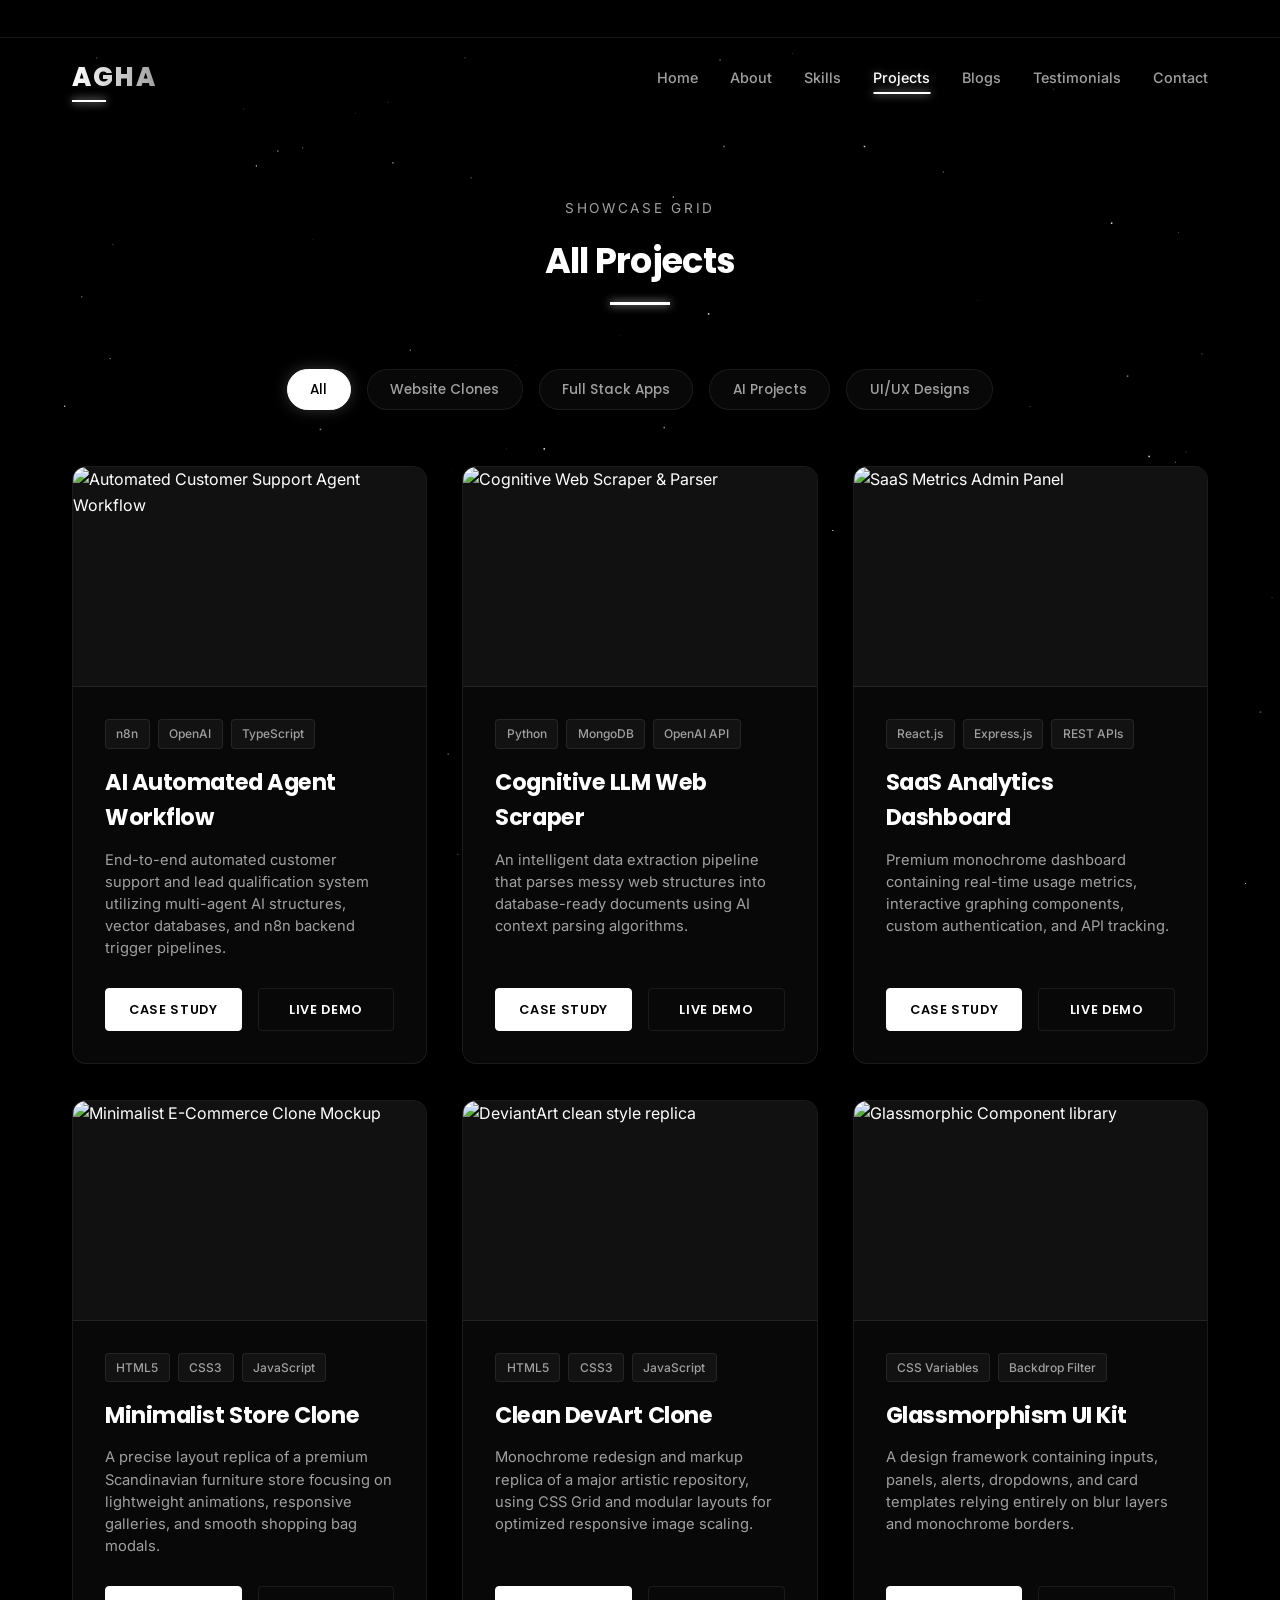
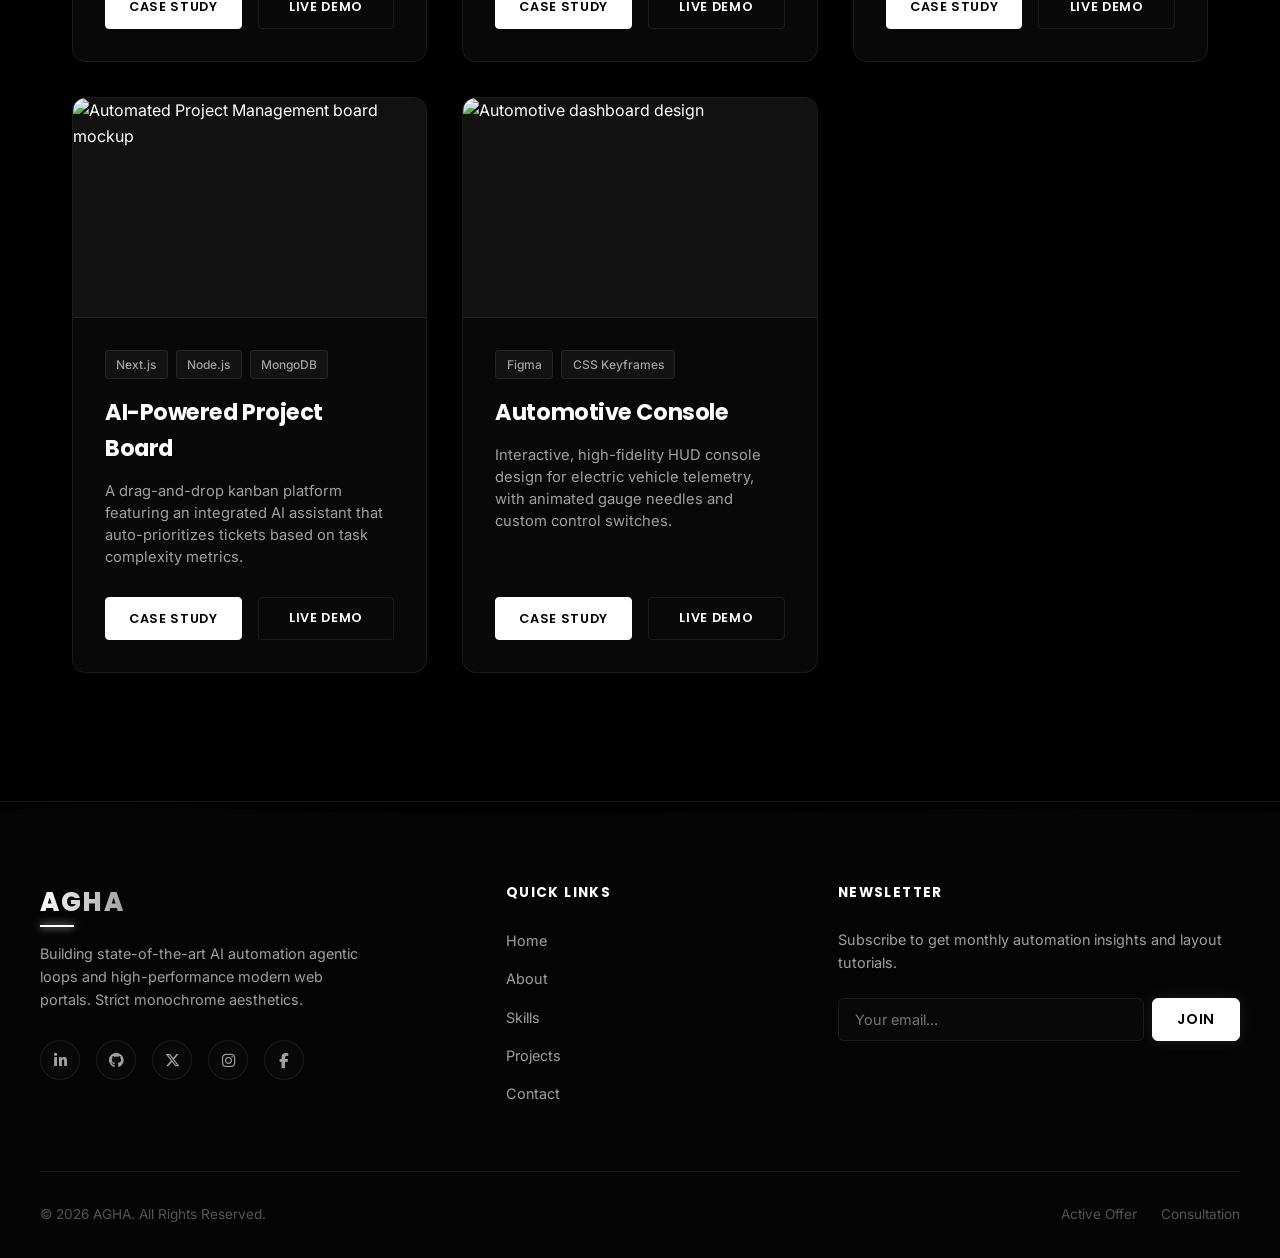
==== projects.html @ 1b77392a "my-portfolio" ====
<!DOCTYPE html>
<html lang="en">
<head>
  <meta charset="UTF-8">
  <meta name="viewport" content="width=device-width, initial-scale=1.0">
  <title>Projects Gallery | AGHA</title>
  <meta name="description" content="Browse through website clones, full stack applications, and advanced AI agent workflows engineered by AGHA.">
  
  <!-- CSS Stylesheets -->
  <link rel="stylesheet" href="style.css">
  
  <!-- FontAwesome CDN (for icons) -->
  <link rel="stylesheet" href="https://cdnjs.cloudflare.com/ajax/libs/font-awesome/6.4.2/css/all.min.css">
  
  <!-- Devicon CDN (for tech logos) -->
  <link rel="stylesheet" href="https://cdn.jsdelivr.net/gh/devicons/devicon@latest/devicon.min.css">
</head>
<body>

  <!-- --- 0. TOP MARQUEE TICKER BAR --- -->
  <div class="ticker-bar">
    <div class="ticker-wrap">
      <div class="ticker-content">
        <span class="ticker-item">First 3 Clients This Month Get 20% Off <a href="offer.html" class="ticker-link">Claim Now →</a></span>
        <span class="ticker-item">Supercharge Your Business With AI Integrations <a href="offer.html" class="ticker-link">Claim Now →</a></span>
        <span class="ticker-item">First 3 Clients This Month Get 20% Off <a href="offer.html" class="ticker-link">Claim Now →</a></span>
        <span class="ticker-item">Supercharge Your Business With AI Integrations <a href="offer.html" class="ticker-link">Claim Now →</a></span>
      </div>
    </div>
  </div>

  <!-- --- 2. NAVBAR --- -->
  <nav id="header-nav" class="header-nav scrolled">
    <div class="navbar-container">
      <a href="index.html#home" class="logo">AGHA</a>
      
      <ul id="nav-menu" class="nav-menu">
        <li><a href="index.html#home" class="nav-link">Home</a></li>
        <li><a href="index.html#about" class="nav-link">About</a></li>
        <li><a href="index.html#skills" class="nav-link">Skills</a></li>
        <li><a href="index.html#projects" class="nav-link active">Projects</a></li>
        <li><a href="index.html#blogs" class="nav-link">Blogs</a></li>
        <li><a href="index.html#testimonials" class="nav-link">Testimonials</a></li>
        <li><a href="index.html#contact" class="nav-link">Contact</a></li>
      </ul>

      <button id="hamburger" class="hamburger" aria-label="Toggle Navigation Menu">
        <span class="hamburger-line"></span>
        <span class="hamburger-line"></span>
        <span class="hamburger-line"></span>
      </button>
    </div>
  </nav>

  <!-- --- MAIN PROJECT GALLERY SECTION --- -->
  <main class="section pt-20 min-h-80">
    <div class="section-header reveal active">
      <span class="section-subtitle">Showcase Grid</span>
      <h2 class="section-title">All Projects</h2>
    </div>

    <!-- Category Filters -->
    <div class="filter-tabs reveal active">
      <button class="filter-tab active" data-filter="all">All</button>
      <button class="filter-tab" data-filter="clones">Website Clones</button>
      <button class="filter-tab" data-filter="fullstack">Full Stack Apps</button>
      <button class="filter-tab" data-filter="ai">AI Projects</button>
      <button class="filter-tab" data-filter="uiux">UI/UX Designs</button>
    </div>

    <!-- Project Cards Responsive Grid -->
    <div class="projects-grid reveal active">
      
      <!-- Project 1 (AI) -->
      <div class="project-card" data-category="ai">
        <div class="project-img">
          <img src="profile.jpg" alt="Automated Customer Support Agent Workflow">
        </div>
        <div class="project-content">
          <div class="project-tags">
            <span class="project-tag">n8n</span>
            <span class="project-tag">OpenAI</span>
            <span class="project-tag">TypeScript</span>
          </div>
          <h3 class="project-title">AI Automated Agent Workflow</h3>
          <p class="project-desc">
            End-to-end automated customer support and lead qualification system utilizing multi-agent AI structures, vector databases, and n8n backend trigger pipelines.
          </p>
          <div class="project-links">
            <button class="project-btn project-btn-primary" onclick="openCaseStudy('ai-agent')">Case Study</button>
            <a href="consultation.html" class="project-btn project-btn-secondary">Live Demo</a>
          </div>
        </div>
      </div>

      <!-- Project 2 (AI) -->
      <div class="project-card" data-category="ai">
        <div class="project-img">
          <img src="profile.jpg" alt="Cognitive Web Scraper & Parser">
        </div>
        <div class="project-content">
          <div class="project-tags">
            <span class="project-tag">Python</span>
            <span class="project-tag">MongoDB</span>
            <span class="project-tag">OpenAI API</span>
          </div>
          <h3 class="project-title">Cognitive LLM Web Scraper</h3>
          <p class="project-desc">
            An intelligent data extraction pipeline that parses messy web structures into database-ready documents using AI context parsing algorithms.
          </p>
          <div class="project-links">
            <button class="project-btn project-btn-primary" onclick="openCaseStudy('scraper')">Case Study</button>
            <a href="consultation.html" class="project-btn project-btn-secondary">Live Demo</a>
          </div>
        </div>
      </div>

      <!-- Project 3 (Full Stack) -->
      <div class="project-card" data-category="fullstack">
        <div class="project-img">
          <img src="profile.jpg" alt="SaaS Metrics Admin Panel">
        </div>
        <div class="project-content">
          <div class="project-tags">
            <span class="project-tag">React.js</span>
            <span class="project-tag">Express.js</span>
            <span class="project-tag">REST APIs</span>
          </div>
          <h3 class="project-title">SaaS Analytics Dashboard</h3>
          <p class="project-desc">
            Premium monochrome dashboard containing real-time usage metrics, interactive graphing components, custom authentication, and API tracking.
          </p>
          <div class="project-links">
            <button class="project-btn project-btn-primary" onclick="openCaseStudy('saas-metrics')">Case Study</button>
            <a href="consultation.html" class="project-btn project-btn-secondary">Live Demo</a>
          </div>
        </div>
      </div>

      <!-- Project 4 (Clones) -->
      <div class="project-card" data-category="clones">
        <div class="project-img">
          <img src="profile.jpg" alt="Minimalist E-Commerce Clone Mockup">
        </div>
        <div class="project-content">
          <div class="project-tags">
            <span class="project-tag">HTML5</span>
            <span class="project-tag">CSS3</span>
            <span class="project-tag">JavaScript</span>
          </div>
          <h3 class="project-title">Minimalist Store Clone</h3>
          <p class="project-desc">
            A precise layout replica of a premium Scandinavian furniture store focusing on lightweight animations, responsive galleries, and smooth shopping bag modals.
          </p>
          <div class="project-links">
            <button class="project-btn project-btn-primary" onclick="openCaseStudy('scand-store')">Case Study</button>
            <a href="consultation.html" class="project-btn project-btn-secondary">Live Demo</a>
          </div>
        </div>
      </div>

      <!-- Project 5 (Clones) -->
      <div class="project-card" data-category="clones">
        <div class="project-img">
          <img src="profile.jpg" alt="DeviantArt clean style replica">
        </div>
        <div class="project-content">
          <div class="project-tags">
            <span class="project-tag">HTML5</span>
            <span class="project-tag">CSS3</span>
            <span class="project-tag">JavaScript</span>
          </div>
          <h3 class="project-title">Clean DevArt Clone</h3>
          <p class="project-desc">
            Monochrome redesign and markup replica of a major artistic repository, using CSS Grid and modular layouts for optimized responsive image scaling.
          </p>
          <div class="project-links">
            <button class="project-btn project-btn-primary" onclick="openCaseStudy('devart-clone')">Case Study</button>
            <a href="consultation.html" class="project-btn project-btn-secondary">Live Demo</a>
          </div>
        </div>
      </div>

      <!-- Project 6 (UI/UX) -->
      <div class="project-card" data-category="uiux">
        <div class="project-img">
          <img src="profile.jpg" alt="Glassmorphic Component library">
        </div>
        <div class="project-content">
          <div class="project-tags">
            <span class="project-tag">CSS Variables</span>
            <span class="project-tag">Backdrop Filter</span>
          </div>
          <h3 class="project-title">Glassmorphism UI Kit</h3>
          <p class="project-desc">
            A design framework containing inputs, panels, alerts, dropdowns, and card templates relying entirely on blur layers and monochrome borders.
          </p>
          <div class="project-links">
            <button class="project-btn project-btn-primary" onclick="openCaseStudy('glass-ui')">Case Study</button>
            <a href="consultation.html" class="project-btn project-btn-secondary">Live Demo</a>
          </div>
        </div>
      </div>

      <!-- Project 7 (Full Stack) -->
      <div class="project-card" data-category="fullstack">
        <div class="project-img">
          <img src="profile.jpg" alt="Automated Project Management board mockup">
        </div>
        <div class="project-content">
          <div class="project-tags">
            <span class="project-tag">Next.js</span>
            <span class="project-tag">Node.js</span>
            <span class="project-tag">MongoDB</span>
          </div>
          <h3 class="project-title">AI-Powered Project Board</h3>
          <p class="project-desc">
            A drag-and-drop kanban platform featuring an integrated AI assistant that auto-prioritizes tickets based on task complexity metrics.
          </p>
          <div class="project-links">
            <button class="project-btn project-btn-primary" onclick="openCaseStudy('project-board')">Case Study</button>
            <a href="consultation.html" class="project-btn project-btn-secondary">Live Demo</a>
          </div>
        </div>
      </div>

      <!-- Project 8 (UI/UX) -->
      <div class="project-card" data-category="uiux">
        <div class="project-img">
          <img src="profile.jpg" alt="Automotive dashboard design">
        </div>
        <div class="project-content">
          <div class="project-tags">
            <span class="project-tag">Figma</span>
            <span class="project-tag">CSS Keyframes</span>
          </div>
          <h3 class="project-title">Automotive Console</h3>
          <p class="project-desc">
            Interactive, high-fidelity HUD console design for electric vehicle telemetry, with animated gauge needles and custom control switches.
          </p>
          <div class="project-links">
            <button class="project-btn project-btn-primary" onclick="openCaseStudy('automotive-hud')">Case Study</button>
            <a href="consultation.html" class="project-btn project-btn-secondary">Live Demo</a>
          </div>
        </div>
      </div>

    </div>
  </main>

  <!-- --- FOOTER --- -->
  <footer class="footer">
    <svg class="footer-divider-svg" viewBox="0 0 1440 20" xmlns="http://www.w3.org/2000/svg">
      <path d="M0,10 C360,20 720,0 1080,10 C1260,15 1380,18 1440,10 L1440,20 L0,20 Z"></path>
    </svg>
    
    <div class="footer-grid">
      <div class="footer-branding">
        <a href="index.html#home" class="logo">AGHA</a>
        <p class="footer-desc">
          Building state-of-the-art AI automation agentic loops and high-performance modern web portals. Strict monochrome aesthetics.
        </p>
        <div class="footer-socials">
          <a href="https://linkedin.com" class="social-icon" target="_blank"><i class="fa-brands fa-linkedin-in"></i></a>
          <a href="https://github.com" class="social-icon" target="_blank"><i class="fa-brands fa-github"></i></a>
          <a href="https://twitter.com" class="social-icon" target="_blank"><i class="fa-brands fa-x-twitter"></i></a>
          <a href="https://instagram.com" class="social-icon" target="_blank"><i class="fa-brands fa-instagram"></i></a>
          <a href="https://facebook.com" class="social-icon" target="_blank"><i class="fa-brands fa-facebook-f"></i></a>
        </div>
      </div>
      
      <div class="footer-links-col">
        <h4>Quick Links</h4>
        <ul class="footer-links-list">
          <li><a href="index.html#home">Home</a></li>
          <li><a href="index.html#about">About</a></li>
          <li><a href="index.html#skills">Skills</a></li>
          <li><a href="index.html#projects">Projects</a></li>
          <li><a href="index.html#contact">Contact</a></li>
        </ul>
      </div>
      
      <div class="footer-newsletter">
        <h4>Newsletter</h4>
        <p>Subscribe to get monthly automation insights and layout tutorials.</p>
        <form class="newsletter-form" onsubmit="event.preventDefault(); this.querySelector('input').value=''; alert('Subscribed successfully!');">
          <input type="email" class="newsletter-input" placeholder="Your email..." required>
          <button type="submit" class="btn btn-primary newsletter-btn">Join</button>
        </form>
      </div>
    </div>
    
    <div class="footer-bottom">
      <span class="footer-copyright">© 2026 AGHA. All Rights Reserved.</span>
      <div class="footer-bottom-links">
        <a href="offer.html">Active Offer</a>
        <a href="consultation.html">Consultation</a>
      </div>
    </div>
  </footer>

  <!-- JS Logic -->
  <script src="script.js"></script>
</body>
</html>
---- style.css ----
@import url('css/variables.css');
@import url('css/base.css');
@import url('css/components.css');
@import url('css/sections.css');
@import url('css/pages.css');
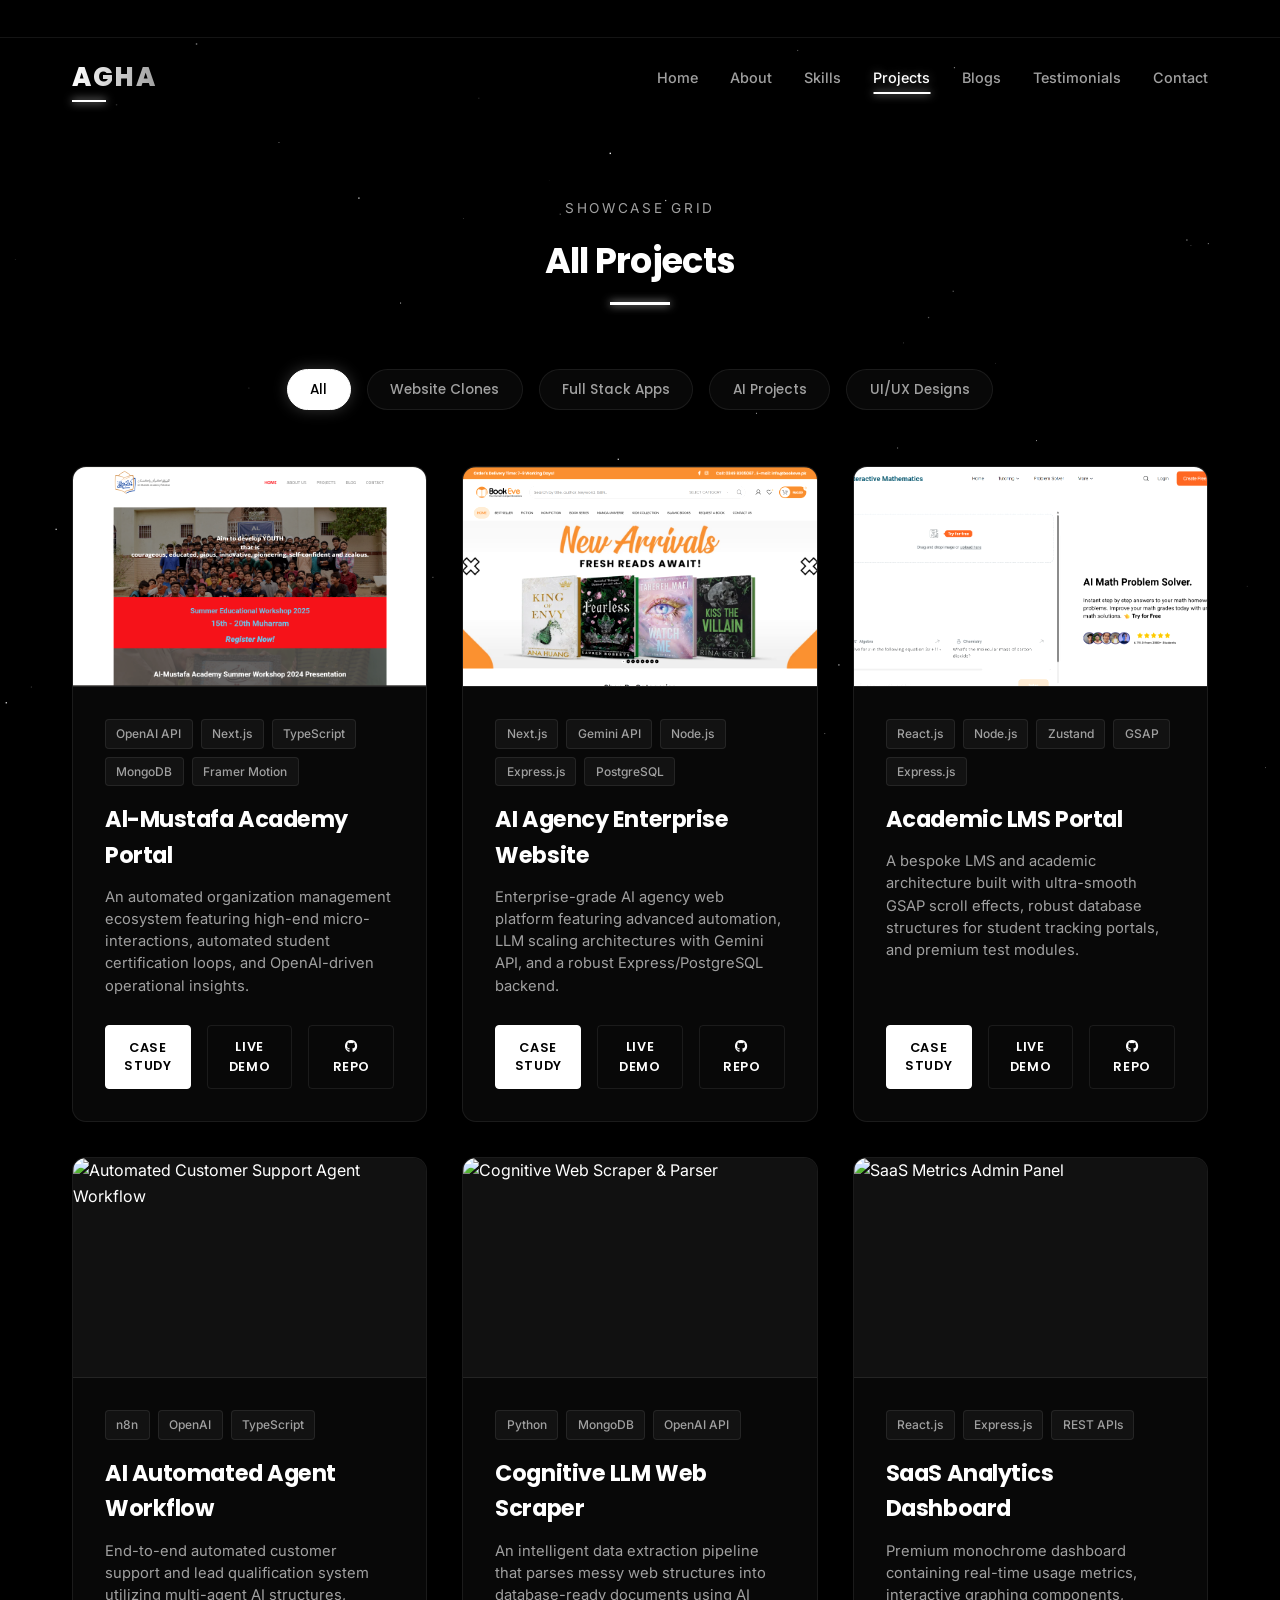
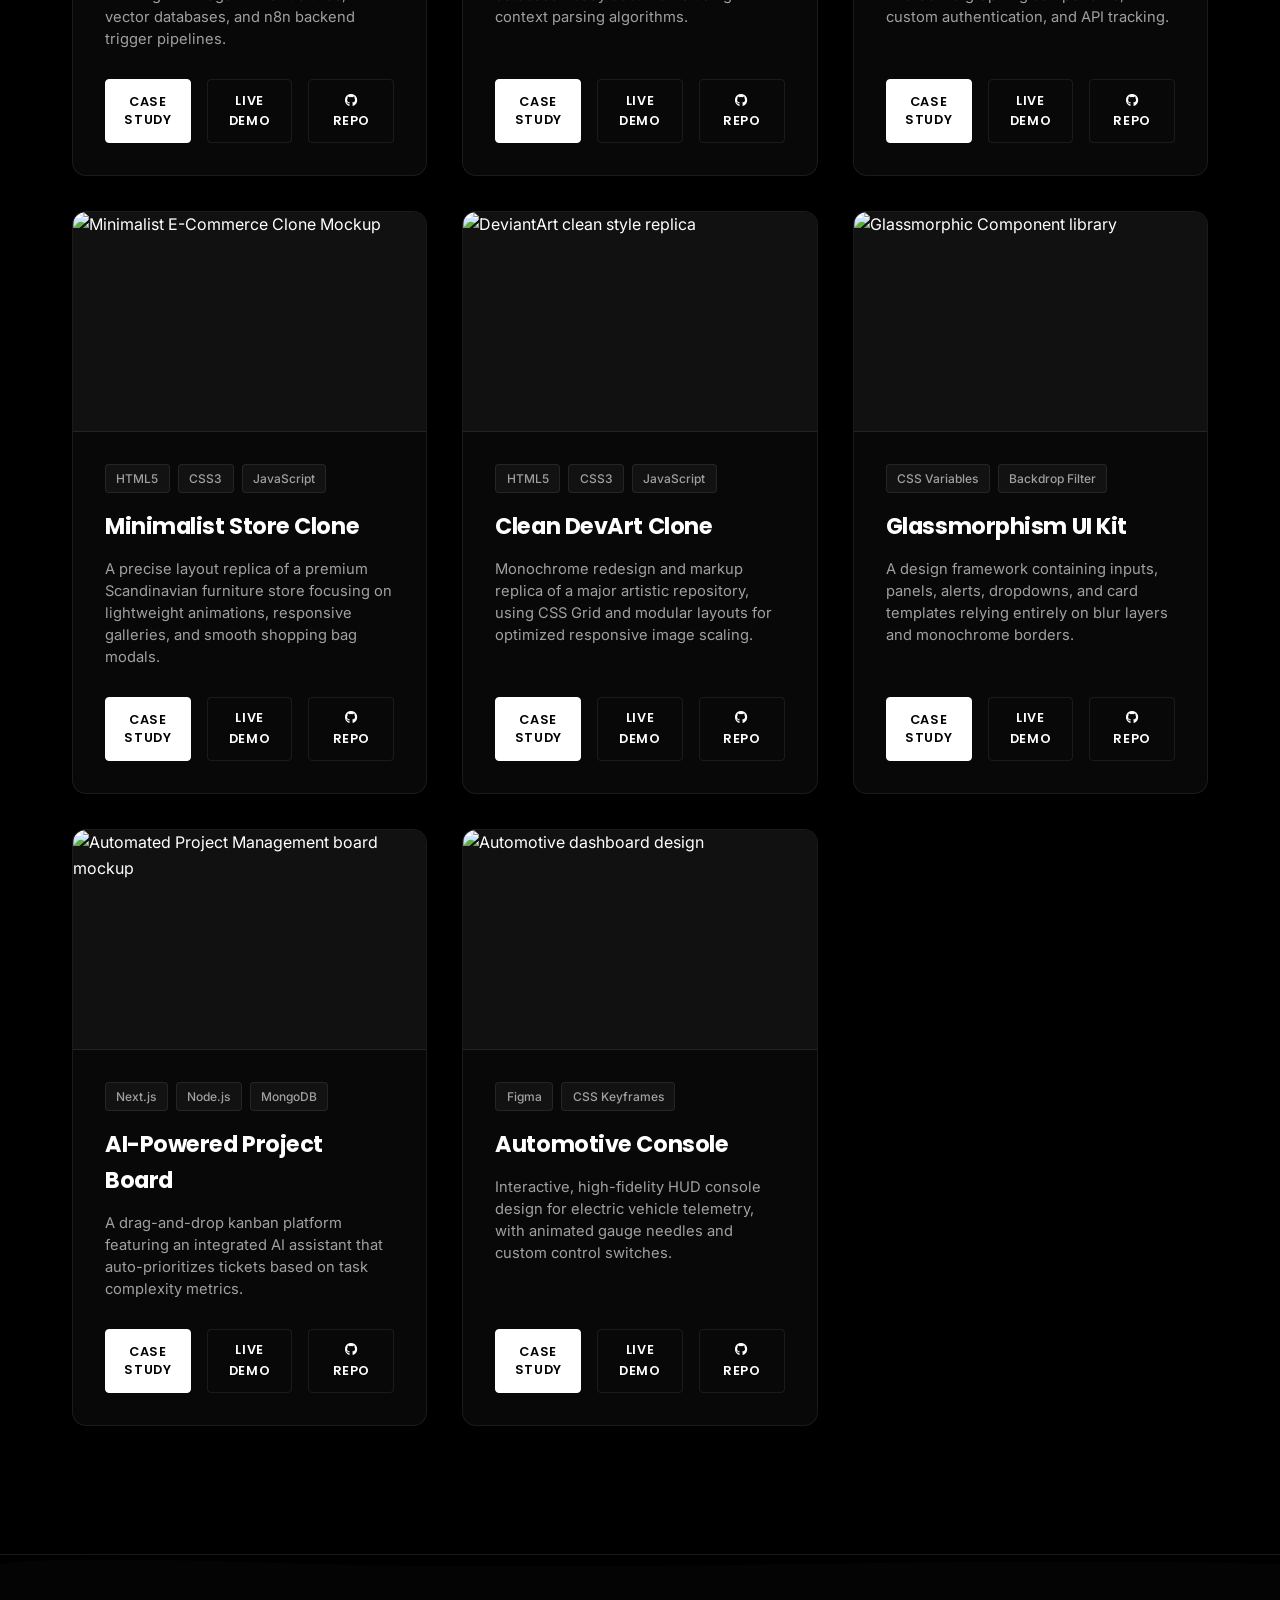
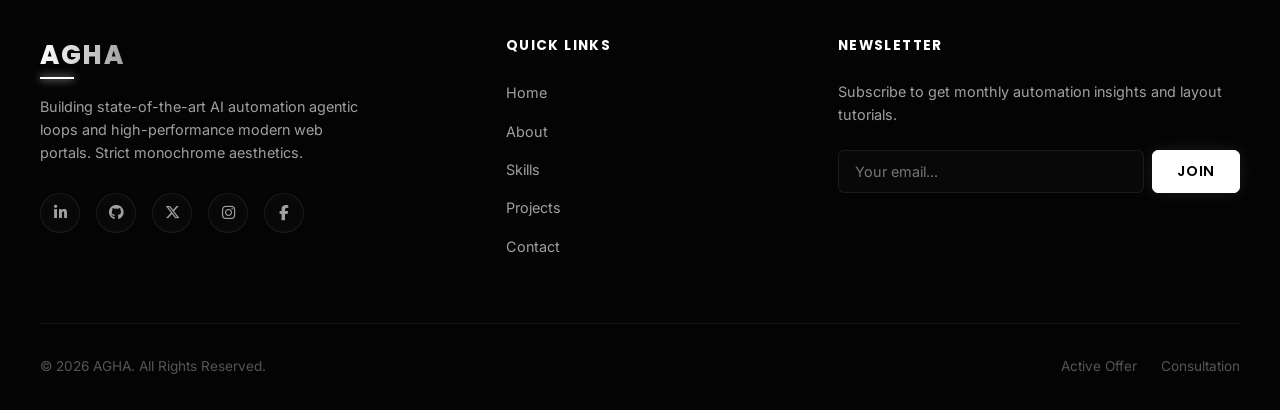
==== commit 6f4e198e: "major updates: projects, chatbots, responsiveness improvements" ====
--- a/projects.html
+++ b/projects.html
@@ -71,6 +71,81 @@
     <!-- Project Cards Responsive Grid -->
     <div class="projects-grid reveal active">
       
+      <!-- Project: Al-Mustafa Academy Portal (Featured, Full Stack) -->
+      <div class="project-card" data-category="fullstack">
+        <div class="project-img">
+          <img src="Assets/almustafa-academy.png" alt="Al-Mustafa Academy Organization Portal">
+        </div>
+        <div class="project-content">
+          <div class="project-tags">
+            <span class="project-tag">OpenAI API</span>
+            <span class="project-tag">Next.js</span>
+            <span class="project-tag">TypeScript</span>
+            <span class="project-tag">MongoDB</span>
+            <span class="project-tag">Framer Motion</span>
+          </div>
+          <h3 class="project-title">Al-Mustafa Academy Portal</h3>
+          <p class="project-desc">
+            An automated organization management ecosystem featuring high-end micro-interactions, automated student certification loops, and OpenAI-driven operational insights.
+          </p>
+          <div class="project-links">
+            <button class="project-btn project-btn-primary" onclick="openCaseStudy('almustafa')">Case Study</button>
+            <a href="consultation.html" class="project-btn project-btn-secondary">Live Demo</a>
+            <a href="https://github.com/irtizarizvi88" target="_blank" class="project-btn project-btn-secondary"><i class="fa-brands fa-github"></i> Repo</a>
+          </div>
+        </div>
+      </div>
+
+      <!-- Project: AI Agency Enterprise Website (Featured, AI) -->
+      <div class="project-card" data-category="ai">
+        <div class="project-img">
+          <img src="Assets/the-book-ship.png" alt="AI Agency Enterprise Website">
+        </div>
+        <div class="project-content">
+          <div class="project-tags">
+            <span class="project-tag">Next.js</span>
+            <span class="project-tag">Gemini API</span>
+            <span class="project-tag">Node.js</span>
+            <span class="project-tag">Express.js</span>
+            <span class="project-tag">PostgreSQL</span>
+          </div>
+          <h3 class="project-title">AI Agency Enterprise Website</h3>
+          <p class="project-desc">
+            Enterprise-grade AI agency web platform featuring advanced automation, LLM scaling architectures with Gemini API, and a robust Express/PostgreSQL backend.
+          </p>
+          <div class="project-links">
+            <button class="project-btn project-btn-primary" onclick="openCaseStudy('bookship')">Case Study</button>
+            <a href="consultation.html" class="project-btn project-btn-secondary">Live Demo</a>
+            <a href="https://github.com/irtizarizvi88" target="_blank" class="project-btn project-btn-secondary"><i class="fa-brands fa-github"></i> Repo</a>
+          </div>
+        </div>
+      </div>
+
+      <!-- Project: Academic LMS Portal (Featured, Full Stack) -->
+      <div class="project-card" data-category="fullstack">
+        <div class="project-img">
+          <img src="Assets/mujtaba-kamal.png" alt="Sir Mujtaba Kamal Academic Platform">
+        </div>
+        <div class="project-content">
+          <div class="project-tags">
+            <span class="project-tag">React.js</span>
+            <span class="project-tag">Node.js</span>
+            <span class="project-tag">Zustand</span>
+            <span class="project-tag">GSAP</span>
+            <span class="project-tag">Express.js</span>
+          </div>
+          <h3 class="project-title">Academic LMS Portal</h3>
+          <p class="project-desc">
+            A bespoke LMS and academic architecture built with ultra-smooth GSAP scroll effects, robust database structures for student tracking portals, and premium test modules.
+          </p>
+          <div class="project-links">
+            <button class="project-btn project-btn-primary" onclick="openCaseStudy('mathematician')">Case Study</button>
+            <a href="consultation.html" class="project-btn project-btn-secondary">Live Demo</a>
+            <a href="https://github.com/irtizarizvi88" target="_blank" class="project-btn project-btn-secondary"><i class="fa-brands fa-github"></i> Repo</a>
+          </div>
+        </div>
+      </div>
+
       <!-- Project 1 (AI) -->
       <div class="project-card" data-category="ai">
         <div class="project-img">
@@ -89,6 +164,7 @@
           <div class="project-links">
             <button class="project-btn project-btn-primary" onclick="openCaseStudy('ai-agent')">Case Study</button>
             <a href="consultation.html" class="project-btn project-btn-secondary">Live Demo</a>
+            <a href="https://github.com/irtizarizvi88" target="_blank" class="project-btn project-btn-secondary"><i class="fa-brands fa-github"></i> Repo</a>
           </div>
         </div>
       </div>
@@ -111,6 +187,7 @@
           <div class="project-links">
             <button class="project-btn project-btn-primary" onclick="openCaseStudy('scraper')">Case Study</button>
             <a href="consultation.html" class="project-btn project-btn-secondary">Live Demo</a>
+            <a href="https://github.com/irtizarizvi88" target="_blank" class="project-btn project-btn-secondary"><i class="fa-brands fa-github"></i> Repo</a>
           </div>
         </div>
       </div>
@@ -133,6 +210,7 @@
           <div class="project-links">
             <button class="project-btn project-btn-primary" onclick="openCaseStudy('saas-metrics')">Case Study</button>
             <a href="consultation.html" class="project-btn project-btn-secondary">Live Demo</a>
+            <a href="https://github.com/irtizarizvi88" target="_blank" class="project-btn project-btn-secondary"><i class="fa-brands fa-github"></i> Repo</a>
           </div>
         </div>
       </div>
@@ -155,6 +233,7 @@
           <div class="project-links">
             <button class="project-btn project-btn-primary" onclick="openCaseStudy('scand-store')">Case Study</button>
             <a href="consultation.html" class="project-btn project-btn-secondary">Live Demo</a>
+            <a href="https://github.com/irtizarizvi88" target="_blank" class="project-btn project-btn-secondary"><i class="fa-brands fa-github"></i> Repo</a>
           </div>
         </div>
       </div>
@@ -177,6 +256,7 @@
           <div class="project-links">
             <button class="project-btn project-btn-primary" onclick="openCaseStudy('devart-clone')">Case Study</button>
             <a href="consultation.html" class="project-btn project-btn-secondary">Live Demo</a>
+            <a href="https://github.com/irtizarizvi88" target="_blank" class="project-btn project-btn-secondary"><i class="fa-brands fa-github"></i> Repo</a>
           </div>
         </div>
       </div>
@@ -198,6 +278,7 @@
           <div class="project-links">
             <button class="project-btn project-btn-primary" onclick="openCaseStudy('glass-ui')">Case Study</button>
             <a href="consultation.html" class="project-btn project-btn-secondary">Live Demo</a>
+            <a href="https://github.com/irtizarizvi88" target="_blank" class="project-btn project-btn-secondary"><i class="fa-brands fa-github"></i> Repo</a>
           </div>
         </div>
       </div>
@@ -220,6 +301,7 @@
           <div class="project-links">
             <button class="project-btn project-btn-primary" onclick="openCaseStudy('project-board')">Case Study</button>
             <a href="consultation.html" class="project-btn project-btn-secondary">Live Demo</a>
+            <a href="https://github.com/irtizarizvi88" target="_blank" class="project-btn project-btn-secondary"><i class="fa-brands fa-github"></i> Repo</a>
           </div>
         </div>
       </div>
@@ -241,6 +323,7 @@
           <div class="project-links">
             <button class="project-btn project-btn-primary" onclick="openCaseStudy('automotive-hud')">Case Study</button>
             <a href="consultation.html" class="project-btn project-btn-secondary">Live Demo</a>
+            <a href="https://github.com/irtizarizvi88" target="_blank" class="project-btn project-btn-secondary"><i class="fa-brands fa-github"></i> Repo</a>
           </div>
         </div>
       </div>
